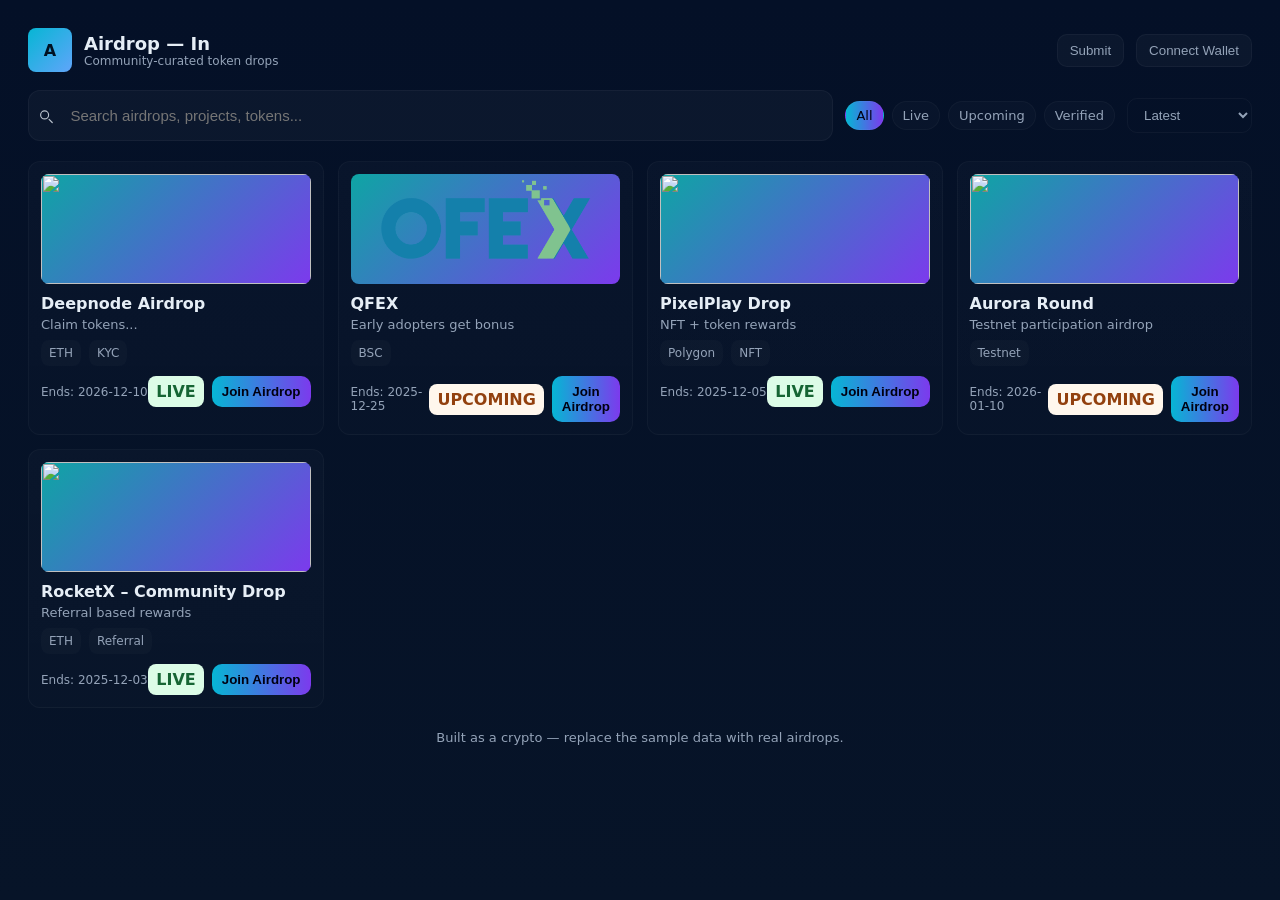
==== index.html @ 94f84bdc "Update index.html" ====
<!doctype html>
<html lang="en">
<head>
  <meta charset="utf-8" />
  <meta name="viewport" content="width=device-width,initial-scale=1" />
  <title>Airdrop.In</title>
  <meta name="description" content="Airdrop crypto airdrop crypto airdrops
free crypto airdrop
upcoming crypto airdrops
best crypto airdrop.in" />
  <style>
    /* Simple reset */
    *{box-sizing:border-box}html,body{height:100%;margin:0;font-family:Inter, ui-sans-serif, system-ui, -apple-system, "Segoe UI", Roboto, "Helvetica Neue", Arial}
    :root{--bg:#0f1724;--card:#0b1220;--muted:#94a3b8;--accent:#06b6d4;--glass:rgba(255,255,255,0.03)}
    body{background:linear-gradient(180deg,#041027 0%, #071428 100%);color:#e6eef6;padding:28px}

    /* Header */
    .top{display:flex;align-items:center;justify-content:space-between;gap:16px;margin-bottom:18px}
    .brand{display:flex;align-items:center;gap:12px}
    .logo{width:44px;height:44px;border-radius:8px;background:linear-gradient(135deg,var(--accent),#60a5fa);display:flex;align-items:center;justify-content:center;font-weight:700;color:#012;a}
    .brand h1{margin:0;font-size:18px}
    .nav{display:flex;gap:12px;align-items:center}
    .btn{background:var(--glass);border:1px solid rgba(255,255,255,0.04);padding:8px 12px;border-radius:10px;color:var(--muted);cursor:pointer}

    /* Search/filter bar */
    .controls{display:flex;gap:12px;flex-wrap:wrap;align-items:center;margin-bottom:20px}
    .search{flex:1;min-width:220px;display:flex;align-items:center;background:rgba(255,255,255,0.03);padding:8px;border-radius:12px;border:1px solid rgba(255,255,255,0.04)}
    .search input{background:transparent;border:0;outline:0;color:inherit;padding:8px;font-size:15px;width:100%}
    .chips{display:flex;gap:8px;align-items:center}
    .chip{padding:6px 10px;border-radius:999px;background:rgba(255,255,255,0.02);border:1px solid rgba(255,255,255,0.03);font-size:13px;color:var(--muted);cursor:pointer}
    .chip.active{background:linear-gradient(90deg,var(--accent),#7c3aed);color:#001}

    /* Grid */
    .grid{display:grid;grid-template-columns:repeat(auto-fill,minmax(260px,1fr));gap:14px}
    .card{background:linear-gradient(180deg, rgba(255,255,255,0.02), rgba(255,255,255,0.01));border-radius:12px;padding:12px;border:1px solid rgba(255,255,255,0.03)}
    .thumb{height:110px;border-radius:8px;background:linear-gradient(135deg,#0ea5a4,#7c3aed);display:flex;align-items:center;justify-content:center;font-weight:700;color:#001;margin-bottom:10px}
    .title{font-size:16px;margin:0 0 4px}
    .meta{font-size:13px;color:var(--muted);margin-bottom:8px}
    .tags{display:flex;gap:8px;flex-wrap:wrap}
    .tag{font-size:12px;padding:6px 8px;border-radius:8px;background:rgba(255,255,255,0.02);color:var(--muted)}

    .card-footer{display:flex;justify-content:space-between;align-items:center;margin-top:10px}
    .status{padding:6px 8px;border-radius:8px;font-weight:600}
    .status.live{background:#dcfce7;color:#166534}
    .status.upcoming{background:#fff7ed;color:#92400e}

    .cta{padding:8px 10px;border-radius:10px;background:linear-gradient(90deg,var(--accent),#7c3aed);border:0;color:#001;font-weight:700;cursor:pointer}

    /* Footer */
    footer{margin-top:22px;color:var(--muted);font-size:13px;text-align:center}

    /* Responsive tweaks */
    @media (max-width:520px){body{padding:14px}.top{flex-direction:column;align-items:flex-start}.nav{order:2}}
  </style>
</head>
<body>
  <div class="top">
    <div class="brand">
      <div class="logo">A</div>
      <div>
        <h1>Airdrop — In</h1>
        <div style="font-size:12px;color:var(--muted)">Community-curated token drops</div>
      </div>
    </div>
    <div class="nav">
      <button class="btn">Submit</button>
      <button class="btn">Connect Wallet</button>
    </div>
  </div>

  <div class="controls">
    <div class="search">
      <svg width="18" height="18" viewBox="0 0 24 24" fill="none" style="opacity:.8;margin-right:8px"><path d="M21 21l-4.35-4.35" stroke="currentColor" stroke-width="1.6" stroke-linecap="round" stroke-linejoin="round"></path><circle cx="10.5" cy="10.5" r="5.5" stroke="currentColor" stroke-width="1.6"></circle></svg>
      <input id="q" placeholder="Search airdrops, projects, tokens..." />
    </div>
    <div class="chips" id="filterChips">
      <div class="chip active" data-filter="all">All</div>
      <div class="chip" data-filter="live">Live</div>
      <div class="chip" data-filter="upcoming">Upcoming</div>
      <div class="chip" data-filter="verified">Verified</div>
    </div>
    <div style="margin-left:auto;display:flex;gap:8px;align-items:center">
      <select id="sort" class="btn" style="background:transparent;color:var(--muted);border-radius:10px">
        <option value="latest">Latest</option>
        <option value="ending">Ending Soon</option>
        <option value="popular">Most Popular</option>
      </select>
    </div>
  </div>

  <main>
    <div class="grid" id="grid"></div>
  </main>

  <footer>
    Built as a crypto — replace the sample data with real airdrops.
  </footer>

  <script>
    // Sample data (replace with real feed / API)
    const data = [
      {id:1,title:'Deepnode Airdrop',desc:'Claim tokens...', status:'live',tags:['ETH','KYC'],img:'https://i.ibb.co/7x383RYf/deep-PFP.jpg',dateEnd:'2026-12-10',verified:true,pop:421,link:'https://dive.deepnode.ai/?ref=kishan5735'},
      {id:2,title:'QFEX',desc:'Early adopters get bonus',status:'upcoming',tags:['BSC'],img:'/IMG/OFEX-logo-2.png',dateEnd:'2025-12-25',verified:false,pop:210,link:'https://www.qfex.com/@Mklove5735'},
      {id:3,title:'PixelPlay Drop',desc:'NFT + token rewards',status:'live',tags:['Polygon','NFT'],dateEnd:'2025-12-05',verified:true,pop:1200},
      {id:4,title:'Aurora Round',desc:'Testnet participation airdrop',status:'upcoming',tags:['Testnet'],dateEnd:'2026-01-10',verified:false,pop:78},
      {id:5,title:'RocketX – Community Drop',desc:'Referral based rewards',status:'live',tags:['ETH','Referral'],dateEnd:'2025-12-03',verified:true,pop:880}
    ];

    const grid = document.getElementById('grid');
    const q = document.getElementById('q');
    const chips = document.getElementById('filterChips');
    const sort = document.getElementById('sort');

    function render(list){
      grid.innerHTML='';
      if(!list.length){grid.innerHTML='<div style="grid-column:1/-1;color:var(--muted);padding:24px;background:rgba(255,255,255,0.02);border-radius:10px;text-align:center">No airdrops match your search.</div>';return}
      for(const item of list){
        const div = document.createElement('div');div.className='card';
        div.innerHTML = `
      <div class="thumb">
  <img src="${item.img}" style="width:100%;height:100%;object-fit:cover;border-radius:8px;">
</div>
  <h3 class="title">${item.title}</h3>
          <div class="meta">${item.desc}</div>
          <div class="tags">${item.tags.map(t=>`<span class="tag">${t}</span>`).join('')}</div>
          <div class="card-footer">
            <div>
              <div style="font-size:12px;color:var(--muted)">Ends: ${item.dateEnd}</div>
            </div>
            <div style="display:flex;gap:8px;align-items:center">
              <div class="status ${item.status==='live' ? 'live':'upcoming'}">${item.status.toUpperCase()}</div>
              <button class="cta" onclick="window.open('${item.link}', '_blank')">Join Airdrop</button>

            </div>
          </div>
        `;
        grid.appendChild(div);
      }
    }

    // Initial render
    render(data);

    // Filtering & search logic
    function applyFilters(){
      const query = q.value.trim().toLowerCase();
      const activeChip = Array.from(chips.querySelectorAll('.chip.active'))[0];
      const filter = activeChip ? activeChip.dataset.filter : 'all';
      let list = data.slice();
      if(filter==='live'){list = list.filter(d=>d.status==='live')}
      if(filter==='upcoming'){list = list.filter(d=>d.status==='upcoming')}
      if(filter==='verified'){list = list.filter(d=>d.verified)}
      if(query){list = list.filter(d=> (d.title+d.desc+d.tags.join(' ')).toLowerCase().includes(query))}
      // sorting
      const s = sort.value;
      if(s==='ending'){list.sort((a,b)=> new Date(a.dateEnd) - new Date(b.dateEnd))}
      if(s==='popular'){list.sort((a,b)=> b.pop - a.pop)}
      if(s==='latest'){list.sort((a,b)=> b.id - a.id)}
      render(list);
    }

    q.addEventListener('input', applyFilters);
    sort.addEventListener('change', applyFilters);

    chips.addEventListener('click', (e)=>{
      const chip = e.target.closest('.chip'); if(!chip) return;
      // allow only one active chip (like airdrops.io)
      Array.from(chips.querySelectorAll('.chip')).forEach(c=>c.classList.remove('active'));
      chip.classList.add('active');
      applyFilters();
    });

    // small helper for escaping in onclick alert
    function escape(s){return s.replaceAll("'","\\'")}

  </script>
</body>
</html>
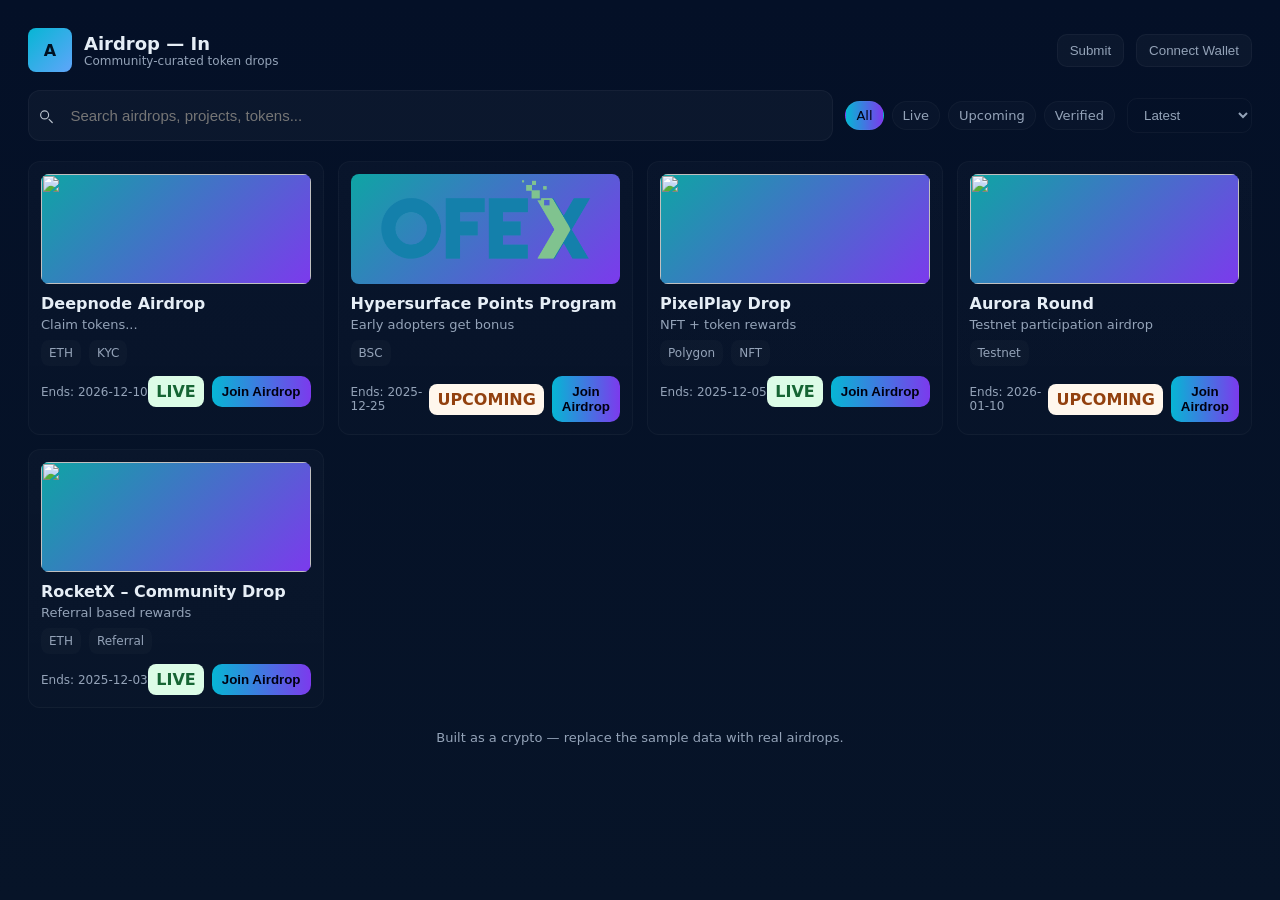
==== commit 1ae08121: "Update index.html" ====
--- a/index.html
+++ b/index.html
@@ -100,7 +100,7 @@
     // Sample data (replace with real feed / API)
     const data = [
       {id:1,title:'Deepnode Airdrop',desc:'Claim tokens...', status:'live',tags:['ETH','KYC'],img:'https://i.ibb.co/7x383RYf/deep-PFP.jpg',dateEnd:'2026-12-10',verified:true,pop:421,link:'https://dive.deepnode.ai/?ref=kishan5735'},
-      {id:2,title:'QFEX',desc:'Early adopters get bonus',status:'upcoming',tags:['BSC'],img:'/IMG/OFEX-logo-2.png',dateEnd:'2025-12-25',verified:false,pop:210,link:'https://www.qfex.com/@Mklove5735'},
+      {id:2,title:'Hypersurface Points Program ',desc:'Early adopters get bonus',status:'upcoming',tags:['BSC'],img:'/IMG/OFEX-logo-2.png',dateEnd:'2025-12-25',verified:false,pop:210,link:'https://app.hypersurface.io/rewards?referrer=bgr5ej'},
       {id:3,title:'PixelPlay Drop',desc:'NFT + token rewards',status:'live',tags:['Polygon','NFT'],dateEnd:'2025-12-05',verified:true,pop:1200},
       {id:4,title:'Aurora Round',desc:'Testnet participation airdrop',status:'upcoming',tags:['Testnet'],dateEnd:'2026-01-10',verified:false,pop:78},
       {id:5,title:'RocketX – Community Drop',desc:'Referral based rewards',status:'live',tags:['ETH','Referral'],dateEnd:'2025-12-03',verified:true,pop:880}
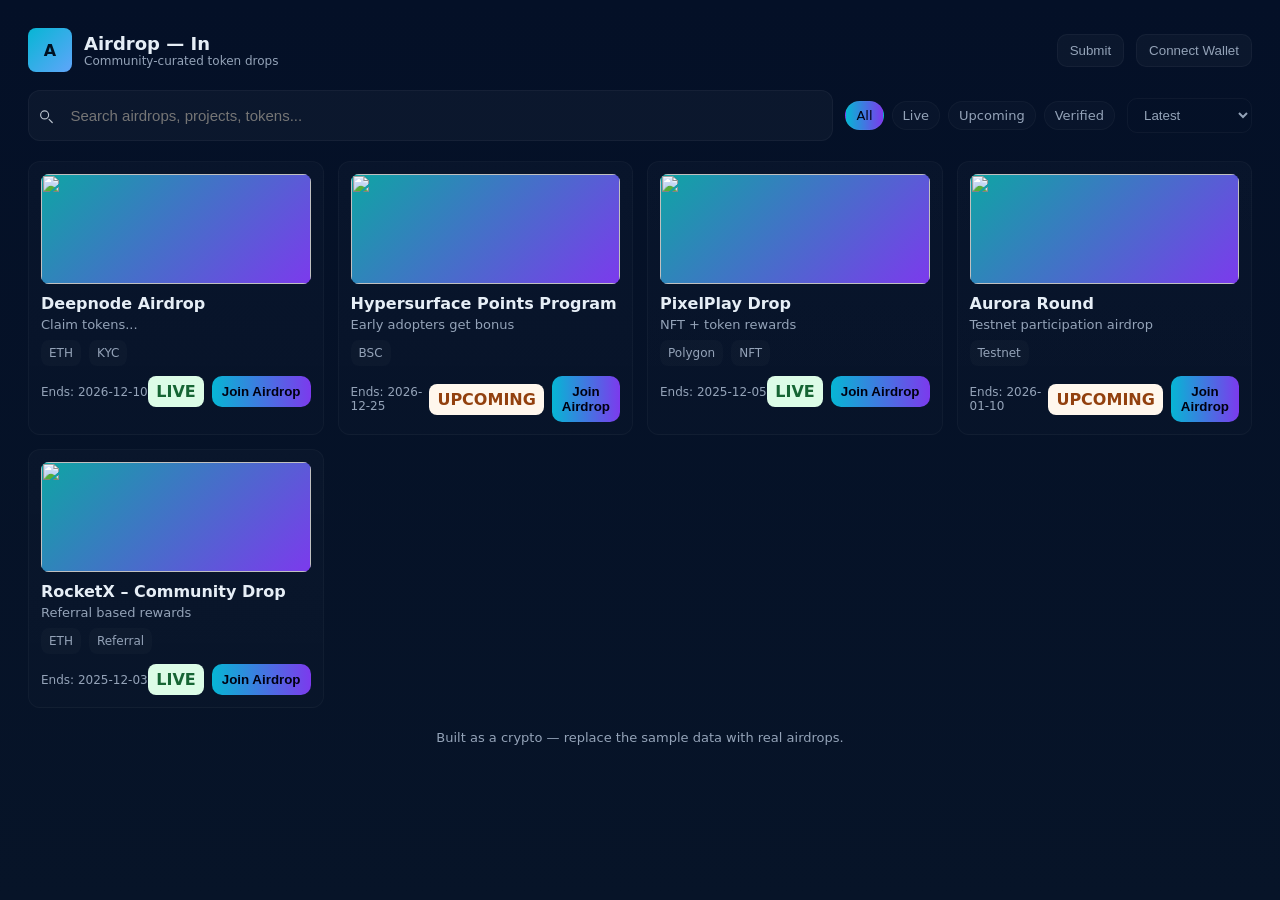
==== commit 437ef31f: "Update index.html" ====
--- a/index.html
+++ b/index.html
@@ -100,7 +100,7 @@
     // Sample data (replace with real feed / API)
     const data = [
       {id:1,title:'Deepnode Airdrop',desc:'Claim tokens...', status:'live',tags:['ETH','KYC'],img:'https://i.ibb.co/7x383RYf/deep-PFP.jpg',dateEnd:'2026-12-10',verified:true,pop:421,link:'https://dive.deepnode.ai/?ref=kishan5735'},
-      {id:2,title:'Hypersurface Points Program ',desc:'Early adopters get bonus',status:'upcoming',tags:['BSC'],img:'/IMG/OFEX-logo-2.png',dateEnd:'2025-12-25',verified:false,pop:210,link:'https://app.hypersurface.io/rewards?referrer=bgr5ej'},
+      {id:2,title:'Hypersurface Points Program ',desc:'Early adopters get bonus',status:'upcoming',tags:['BSC'],img:'https://i.ibb.co/HDDjSXT7/Hypersurface-logo-jpg.webp',dateEnd:'2026-12-25',verified:false,pop:210,link:'https://app.hypersurface.io/rewards?referrer=bgr5ej'},
       {id:3,title:'PixelPlay Drop',desc:'NFT + token rewards',status:'live',tags:['Polygon','NFT'],dateEnd:'2025-12-05',verified:true,pop:1200},
       {id:4,title:'Aurora Round',desc:'Testnet participation airdrop',status:'upcoming',tags:['Testnet'],dateEnd:'2026-01-10',verified:false,pop:78},
       {id:5,title:'RocketX – Community Drop',desc:'Referral based rewards',status:'live',tags:['ETH','Referral'],dateEnd:'2025-12-03',verified:true,pop:880}
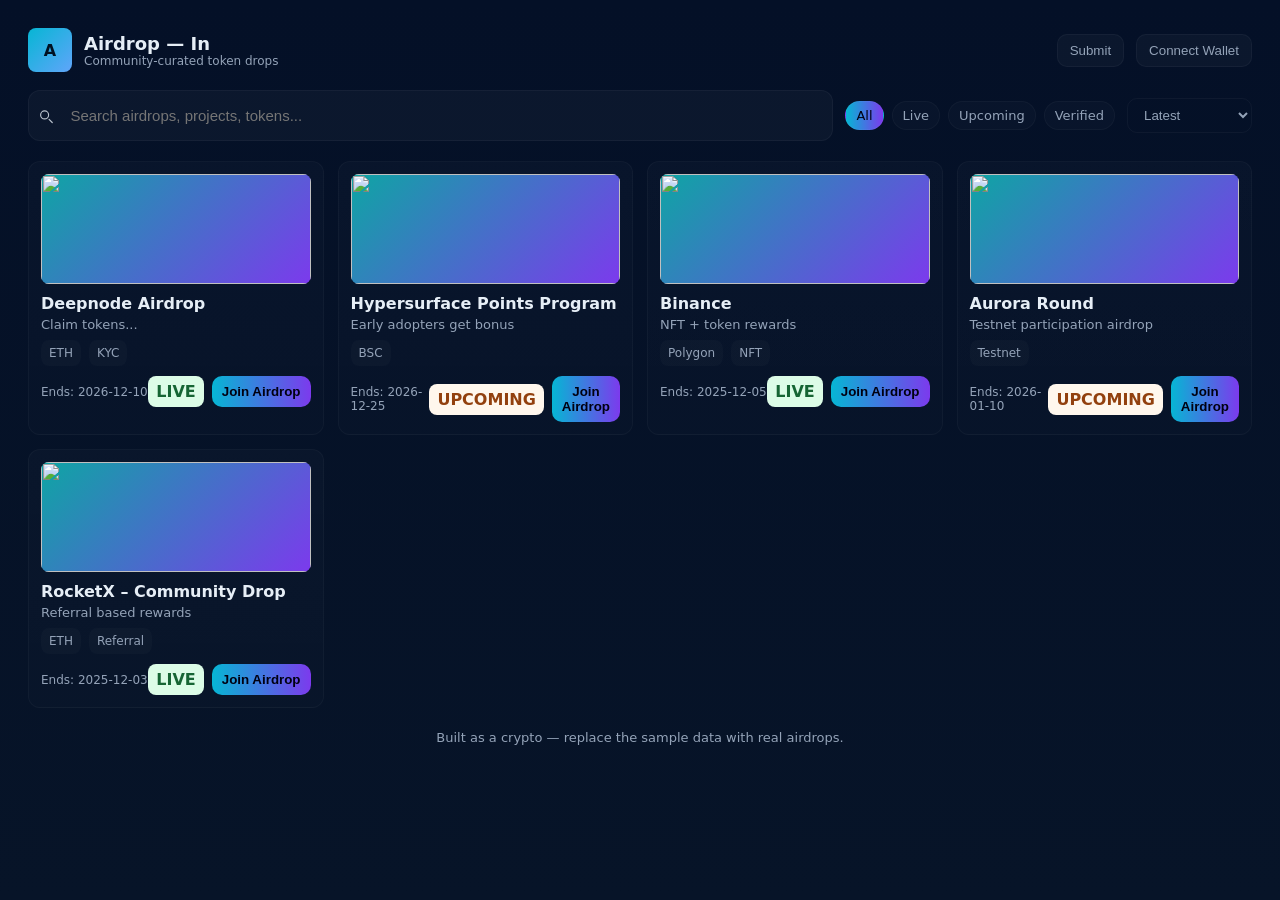
==== commit 55faa2c6: "Update index.html" ====
--- a/index.html
+++ b/index.html
@@ -2,6 +2,7 @@
 <html lang="en">
 <head>
   <meta charset="utf-8" />
+  <meta name="google-site-verification" content="0IRAURCLEm_YZYThmazEDmBb1Nhv86R4wLaWue0nQDk" />
   <meta name="viewport" content="width=device-width,initial-scale=1" />
   <title>Airdrop.In</title>
   <meta name="description" content="Airdrop crypto airdrop crypto airdrops
@@ -101,7 +102,7 @@
     const data = [
       {id:1,title:'Deepnode Airdrop',desc:'Claim tokens...', status:'live',tags:['ETH','KYC'],img:'https://i.ibb.co/7x383RYf/deep-PFP.jpg',dateEnd:'2026-12-10',verified:true,pop:421,link:'https://dive.deepnode.ai/?ref=kishan5735'},
       {id:2,title:'Hypersurface Points Program ',desc:'Early adopters get bonus',status:'upcoming',tags:['BSC'],img:'https://i.ibb.co/HDDjSXT7/Hypersurface-logo-jpg.webp',dateEnd:'2026-12-25',verified:false,pop:210,link:'https://app.hypersurface.io/rewards?referrer=bgr5ej'},
-      {id:3,title:'PixelPlay Drop',desc:'NFT + token rewards',status:'live',tags:['Polygon','NFT'],dateEnd:'2025-12-05',verified:true,pop:1200},
+      {id:3,title:'Binance',desc:'NFT + token rewards',status:'live',tags:['Polygon','NFT'],img:'https://i.ibb.co/GQsgpPbT/images-1.png',dateEnd:'2025-12-05',verified:true,pop:1200, link:'https://www.binance.com/referral/earn-together/refer2earn-usdc/claim?hl=en&ref=GRO_28502_QLXN1&utm_source=default'},
       {id:4,title:'Aurora Round',desc:'Testnet participation airdrop',status:'upcoming',tags:['Testnet'],dateEnd:'2026-01-10',verified:false,pop:78},
       {id:5,title:'RocketX – Community Drop',desc:'Referral based rewards',status:'live',tags:['ETH','Referral'],dateEnd:'2025-12-03',verified:true,pop:880}
     ];
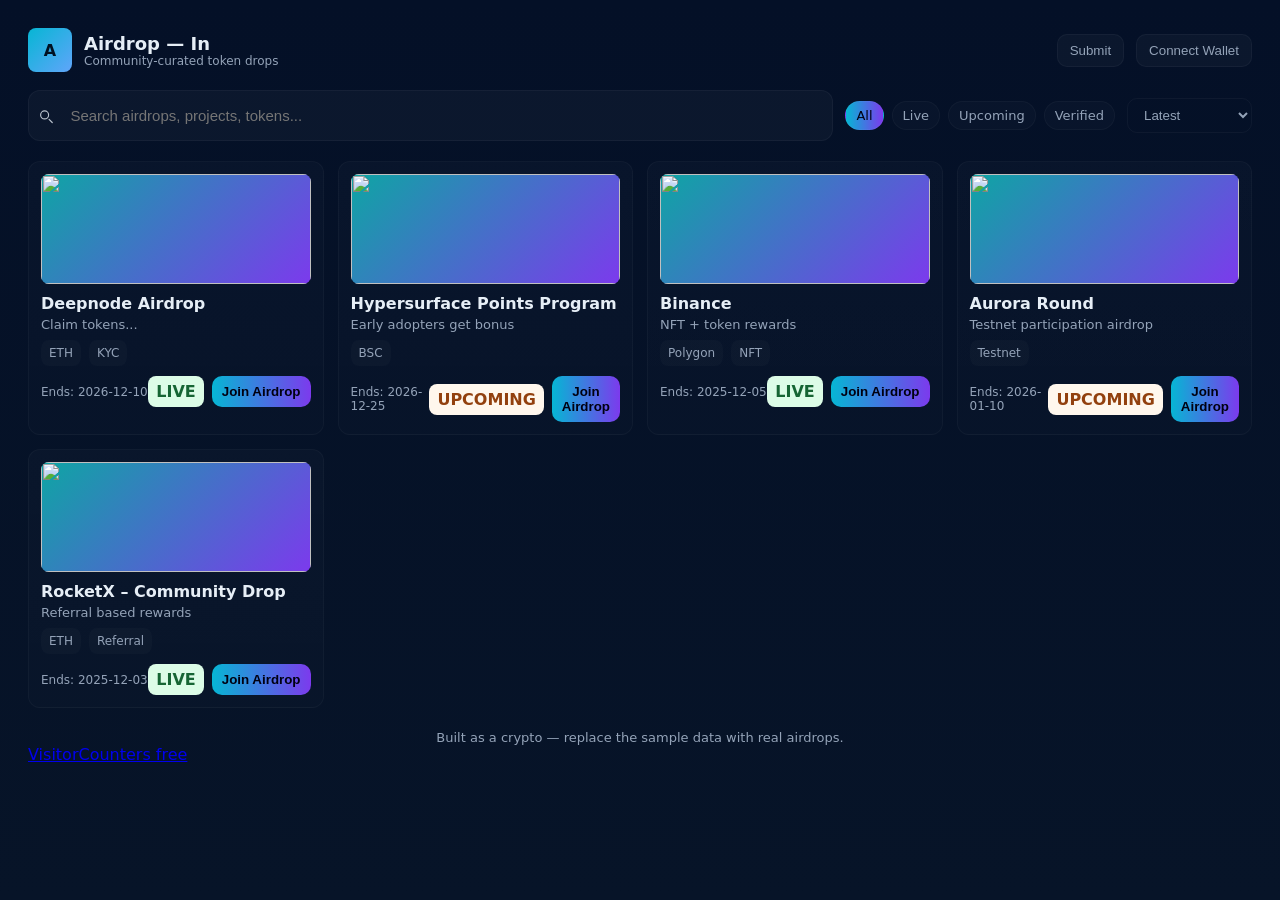
==== commit 2b80b71f: "Add visitor counters to index.html Added visitor counters script and link to index.html." ====
--- a/index.html
+++ b/index.html
@@ -174,6 +174,7 @@
     // small helper for escaping in onclick alert
     function escape(s){return s.replaceAll("'","\\'")}
 
-  </script>
+  </script> <a href='https://www.counters-free.net/'>VisitorCounters free</a> <script type='text/javascript' src='https://www.freevisitorcounters.com/auth.php?id=8422e9170e0d8855f3164b5636ad121322667a12'></script>
+<script type="text/javascript" src="https://www.freevisitorcounters.com/en/home/counter/1478357/t/10"></script>
 </body>
 </html>
